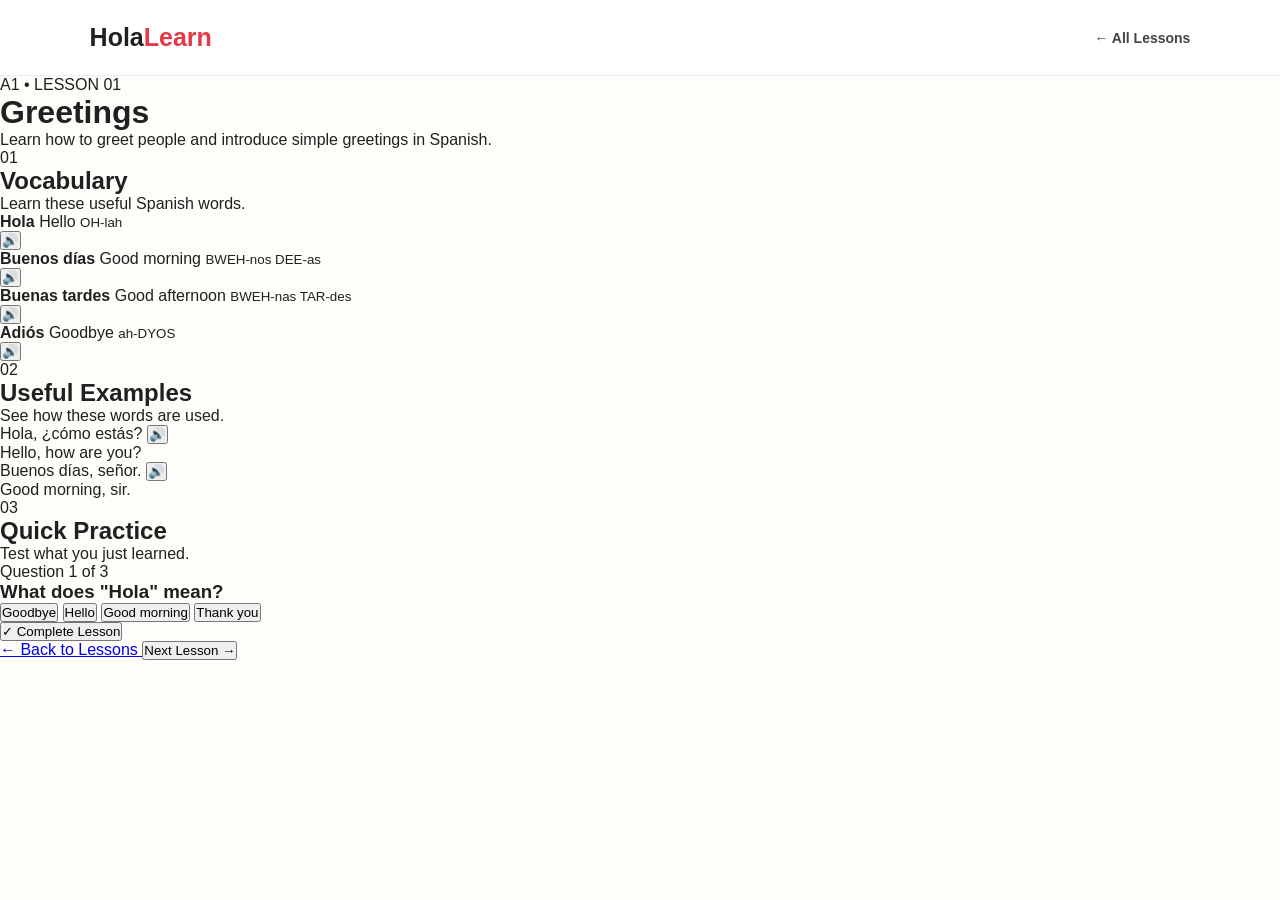
==== lesson.html @ b6394364 "Create lesson.html" ====
<!DOCTYPE html>
<html lang="en">

<head>

    <meta charset="UTF-8">

    <meta
        name="viewport"
        content="width=device-width, initial-scale=1.0">

    <title>HolaLearn - Lesson</title>

    <link
        rel="stylesheet"
        href="style.css">

</head>

<body>

    <!-- =========================
         NAVBAR
    ========================== -->

    <header class="lesson-navbar">

        <div class="logo">
            Hola<span>Learn</span>
        </div>

        <a
            href="lessons.html"
            class="back-home">

            ← All Lessons

        </a>

    </header>


    <!-- =========================
         LESSON PAGE
    ========================== -->

    <main class="single-lesson-page">


        <!-- LESSON HEADER -->

        <div class="single-lesson-header">

            <span class="lesson-level-label">
                A1 • LESSON 01
            </span>

            <h1>
                Greetings
            </h1>

            <p>
                Learn how to greet people
                and introduce simple greetings
                in Spanish.
            </p>

        </div>


        <!-- =========================
             VOCABULARY
        ========================== -->

        <section class="lesson-section">

            <div class="lesson-section-heading">

                <span>
                    01
                </span>

                <div>

                    <h2>
                        Vocabulary
                    </h2>

                    <p>
                        Learn these useful Spanish words.
                    </p>

                </div>

            </div>


            <div class="vocabulary-list">


                <!-- WORD 1 -->

                <div class="vocabulary-card">

                    <div>

                        <strong>
                            Hola
                        </strong>

                        <span>
                            Hello
                        </span>

                        <small>
                            OH-lah
                        </small>

                    </div>

                    <button
                        onclick="speakSpanish('Hola')">

                        🔊

                    </button>

                </div>


                <!-- WORD 2 -->

                <div class="vocabulary-card">

                    <div>

                        <strong>
                            Buenos días
                        </strong>

                        <span>
                            Good morning
                        </span>

                        <small>
                            BWEH-nos DEE-as
                        </small>

                    </div>

                    <button
                        onclick="speakSpanish('Buenos días')">

                        🔊

                    </button>

                </div>


                <!-- WORD 3 -->

                <div class="vocabulary-card">

                    <div>

                        <strong>
                            Buenas tardes
                        </strong>

                        <span>
                            Good afternoon
                        </span>

                        <small>
                            BWEH-nas TAR-des
                        </small>

                    </div>

                    <button
                        onclick="speakSpanish('Buenas tardes')">

                        🔊

                    </button>

                </div>


                <!-- WORD 4 -->

                <div class="vocabulary-card">

                    <div>

                        <strong>
                            Adiós
                        </strong>

                        <span>
                            Goodbye
                        </span>

                        <small>
                            ah-DYOS
                        </small>

                    </div>

                    <button
                        onclick="speakSpanish('Adiós')">

                        🔊

                    </button>

                </div>

            </div>

        </section>


        <!-- =========================
             EXAMPLES
        ========================== -->

        <section class="lesson-section">

            <div class="lesson-section-heading">

                <span>
                    02
                </span>

                <div>

                    <h2>
                        Useful Examples
                    </h2>

                    <p>
                        See how these words are used.
                    </p>

                </div>

            </div>


            <div class="example-card">

                <div class="example-spanish">

                    Hola, ¿cómo estás?

                    <button
                        onclick="speakSpanish('Hola, ¿cómo estás?')">

                        🔊

                    </button>

                </div>

                <div class="example-english">

                    Hello, how are you?

                </div>

            </div>


            <div class="example-card">

                <div class="example-spanish">

                    Buenos días, señor.

                    <button
                        onclick="speakSpanish('Buenos días, señor.')">

                        🔊

                    </button>

                </div>

                <div class="example-english">

                    Good morning, sir.

                </div>

            </div>

        </section>


        <!-- =========================
             MINI PRACTICE
        ========================== -->

        <section class="lesson-section practice-box">

            <div class="lesson-section-heading">

                <span>
                    03
                </span>

                <div>

                    <h2>
                        Quick Practice
                    </h2>

                    <p>
                        Test what you just learned.
                    </p>

                </div>

            </div>


            <div class="question-card">

                <p class="question-number">
                    Question 1 of 3
                </p>

                <h3>
                    What does "Hola" mean?
                </h3>


                <div class="answer-options">

                    <button
                        onclick="checkAnswer(this, false)">

                        Goodbye

                    </button>

                    <button
                        onclick="checkAnswer(this, true)">

                        Hello

                    </button>

                    <button
                        onclick="checkAnswer(this, false)">

                        Good morning

                    </button>

                    <button
                        onclick="checkAnswer(this, false)">

                        Thank you

                    </button>

                </div>


                <p
                    id="answerMessage"
                    class="answer-message">
                </p>

            </div>

        </section>


        <!-- =========================
             COMPLETE LESSON
        ========================== -->

        <div class="lesson-complete-area">

            <button
                class="complete-lesson-button"
                onclick="finishLesson()">

                ✓ Complete Lesson

            </button>

        </div>


        <!-- =========================
             NAVIGATION
        ========================== -->

        <div class="lesson-navigation">

            <a href="lessons.html">

                ← Back to Lessons

            </a>

            <button
                onclick="finishAndNext()">

                Next Lesson →

            </button>

        </div>


    </main>


    <script src="lesson.js"></script>

</body>

</html>
---- style.css ----
* {
    margin: 0;
    padding: 0;
    box-sizing: border-box;
}

html {
    scroll-behavior: smooth;
}

body {
    font-family: Arial, Helvetica, sans-serif;
    background: #fffdf9;
    color: #202020;
}


/* =========================
   NAVBAR
========================= */

.navbar {
    height: 76px;
    padding: 0 7%;

    display: flex;
    align-items: center;
    justify-content: space-between;

    background: white;

    border-bottom: 1px solid #eeeeee;

    position: sticky;
    top: 0;

    z-index: 1000;
}

.logo {
    font-size: 25px;
    font-weight: 800;
}

.logo span {
    color: #e63946;
}

.navbar nav {
    display: flex;
    gap: 34px;
}

.navbar nav a {
    color: #444;
    text-decoration: none;
    font-size: 14px;
    transition: 0.3s;
}

.navbar nav a:hover {
    color: #e63946;
}

.nav-button {
    border: none;

    background: #e63946;
    color: white;

    padding: 12px 20px;

    border-radius: 8px;

    font-weight: bold;

    cursor: pointer;

    transition: 0.3s;
}

.nav-button:hover {
    transform: translateY(-2px);
}


/* =========================
   HERO
========================= */

.hero {
    min-height: 610px;

    padding: 90px 10%;

    display: flex;
    align-items: center;
    justify-content: space-between;

    gap: 70px;
}

.hero-content {
    max-width: 600px;
}

.eyebrow {
    color: #e63946;

    font-size: 12px;

    font-weight: bold;

    letter-spacing: 2px;

    margin-bottom: 18px;
}

.hero h1 {
    font-size: 70px;

    line-height: 1.04;

    margin-bottom: 25px;
}

.hero h1 span {
    color: #e63946;
}

.hero-description {
    color: #666;

    font-size: 18px;

    line-height: 1.7;

    max-width: 550px;
}

.hero-buttons {
    display: flex;

    gap: 14px;

    margin-top: 30px;
}

.primary-button,
.secondary-button {
    padding: 15px 24px;

    border-radius: 9px;

    font-weight: bold;

    cursor: pointer;

    transition: 0.3s;
}

.primary-button {
    background: #e63946;

    border: none;

    color: white;
}

.primary-button:hover {
    transform: translateY(-3px);
}

.secondary-button {
    background: white;

    border: 1px solid #dddddd;

    color: #222;
}

.secondary-button:hover {
    background: #f5f5f5;
}


/* =========================
   HERO CARD
========================= */

.hero-learning-card {
    width: 350px;

    padding: 38px;

    background: white;

    border-radius: 24px;

    box-shadow:
        0 20px 55px rgba(0, 0, 0, 0.08);

    text-align: center;
}

.hero-icon {
    font-size: 58px;

    margin-bottom: 18px;
}

.card-label {
    color: #e63946;

    font-size: 11px;

    font-weight: bold;

    letter-spacing: 2px;
}

.hero-learning-card h2 {
    font-size: 35px;

    margin: 10px 0;
}

.card-description {
    color: #777;

    font-size: 14px;
}

.mini-progress {
    margin-top: 28px;

    text-align: left;
}

.progress-top {
    display: flex;

    justify-content: space-between;

    font-size: 12px;

    color: #777;

    margin-bottom: 8px;
}

.progress-bar {
    width: 100%;

    height: 7px;

    background: #eeeeee;

    border-radius: 20px;

    overflow: hidden;
}

.progress-bar div {
    width: 18%;

    height: 100%;

    background: #e63946;
}

.hero-word {
    margin-top: 25px;

    padding: 16px;

    background: #fff5f5;

    border-radius: 12px;

    display: flex;

    justify-content: space-between;

    align-items: center;

    text-align: left;
}

.hero-word strong {
    display: block;

    font-size: 19px;
}

.hero-word small {
    display: block;

    color: #888;

    margin-top: 3px;
}

.hero-word button {
    width: 42px;

    height: 42px;

    border: none;

    border-radius: 50%;

    background: white;

    cursor: pointer;

    font-size: 17px;
}


/* =========================
   LEVEL SECTION
========================= */

.levels-section {
    padding: 100px 8%;

    background: #f7f7f7;
}

.section-heading {
    text-align: center;

    max-width: 700px;

    margin: auto;
}

.section-heading p {
    color: #e63946;

    font-size: 12px;

    font-weight: bold;

    letter-spacing: 2px;

    margin-bottom: 15px;
}

.section-heading h2 {
    font-size: 42px;

    margin-bottom: 14px;
}

.section-heading span {
    color: #777;

    font-size: 15px;
}


/* =========================
   LEVEL CARDS
========================= */

.levels-container {
    max-width: 1200px;

    margin: 55px auto 0;

    display: grid;

    grid-template-columns:
        repeat(4, 1fr);

    gap: 20px;
}

.level-card {
    background: white;

    padding: 30px;

    border-radius: 18px;

    border: 1px solid #eeeeee;

    transition: 0.3s;
}

.level-card:hover {
    transform: translateY(-8px);

    box-shadow:
        0 18px 40px rgba(0, 0, 0, 0.08);
}

.level-header {
    display: flex;

    justify-content: space-between;

    align-items: center;

    margin-bottom: 25px;
}

.level-badge {
    padding: 8px 14px;

    background: #fff0f0;

    color: #e63946;

    border-radius: 8px;

    font-weight: 800;
}

.level-symbol {
    font-size: 28px;
}

.level-card h3 {
    font-size: 22px;

    margin-bottom: 12px;
}

.level-card > p {
    color: #777;

    font-size: 14px;

    line-height: 1.6;

    min-height: 68px;
}

.lesson-info {
    display: flex;

    align-items: baseline;

    gap: 7px;

    margin: 22px 0;
}

.lesson-info strong {
    font-size: 28px;
}

.lesson-info span {
    color: #888;

    font-size: 13px;
}

.level-card button {
    width: 100%;

    padding: 13px;

    border: none;

    border-radius: 8px;

    background: #e63946;

    color: white;

    font-weight: bold;

    cursor: pointer;

    transition: 0.3s;
}

.level-card button:hover {
    opacity: 0.9;

    transform: translateY(-2px);
}


/* =========================
   FEATURES
========================= */

.learning-features {
    padding: 95px 8%;
}

.feature-grid {
    max-width: 1100px;

    margin: 50px auto 0;

    display: grid;

    grid-template-columns:
        repeat(4, 1fr);

    gap: 20px;
}

.feature-item {
    padding: 28px;

    border: 1px solid #eeeeee;

    border-radius: 15px;

    background: white;

    transition: 0.3s;
}

.feature-item:hover {
    transform: translateY(-6px);
}

.feature-item > div {
    font-size: 32px;

    margin-bottom: 18px;
}

.feature-item h3 {
    margin-bottom: 10px;
}

.feature-item p {
    color: #777;

    font-size: 14px;

    line-height: 1.6;
}


/* =========================
   PRACTICE
========================= */

.practice-section {
    padding: 90px 12%;

    background: #e63946;

    color: white;
}

.practice-label {
    color: white;
}

.practice-content {
    max-width: 650px;
}

.practice-section h2 {
    font-size: 52px;

    line-height: 1.05;

    margin-bottom: 20px;
}

.practice-section p {
    line-height: 1.7;

    margin-bottom: 25px;
}

.practice-button {
    padding: 14px 23px;

    border: none;

    border-radius: 9px;

    background: white;

    color: #e63946;

    font-weight: bold;

    cursor: pointer;
}


/* =========================
   ABOUT
========================= */

.about-section {
    padding: 100px 10%;

    text-align: center;
}

.about-section h2 {
    font-size: 40px;

    margin-bottom: 18px;
}

.about-section > p:last-child {
    max-width: 650px;

    margin: auto;

    color: #777;

    line-height: 1.7;
}


/* =========================
   FOOTER
========================= */

footer {
    padding: 40px 8%;

    background: #202020;

    color: white;

    text-align: center;
}

footer p {
    color: #aaa;

    margin-top: 10px;

    font-size: 14px;
}


/* =========================
   RESPONSIVE
========================= */

@media (max-width: 1000px) {

    .hero {
        padding: 75px 7%;
    }

    .levels-container {
        grid-template-columns: repeat(2, 1fr);
    }

    .feature-grid {
        grid-template-columns: repeat(2, 1fr);
    }

}


@media (max-width: 700px) {

    .navbar {
        padding: 0 5%;
    }

    .navbar nav {
        display: none;
    }

    .hero {
        flex-direction: column;

        text-align: center;

        padding: 65px 6%;
    }

    .hero-content {
        max-width: 100%;
    }

    .hero h1 {
        font-size: 50px;
    }

    .hero-buttons {
        justify-content: center;

        flex-wrap: wrap;
    }

    .hero-learning-card {
        width: 100%;

        max-width: 380px;
    }

    .levels-container {
        grid-template-columns: 1fr;
    }

    .feature-grid {
        grid-template-columns: 1fr;
    }

    .section-heading h2 {
        font-size: 34px;
    }

    .practice-section h2 {
        font-size: 42px;
    }
    /* =========================
   LESSONS PAGE
========================= */

.lessons-page {
    min-height: 100vh;

    padding: 80px 7%;

    background: #fffdf9;
}

.lessons-header {
    max-width: 750px;

    margin: 0 auto 50px;

    text-align: center;
}

.lessons-header > span {
    display: inline-block;

    padding: 8px 14px;

    background: #fff0f0;

    color: #e63946;

    border-radius: 8px;

    font-weight: bold;

    margin-bottom: 15px;
}

.lessons-header h1 {
    font-size: 45px;

    margin-bottom: 12px;
}

.lessons-header p {
    color: #777;
}

.lessons-container {
    max-width: 900px;

    margin: auto;

    display: flex;

    flex-direction: column;

    gap: 14px;
}

.lesson-card {
    display: flex;

    align-items: center;

    gap: 20px;

    padding: 20px 24px;

    background: white;

    border: 1px solid #eeeeee;

    border-radius: 14px;

    transition: 0.3s;
}

.lesson-card:hover {
    transform: translateX(6px);

    box-shadow:
        0 10px 30px rgba(0, 0, 0, 0.07);
}

.lesson-number {
    width: 50px;

    height: 50px;

    flex-shrink: 0;

    display: flex;

    align-items: center;

    justify-content: center;

    background: #fff0f0;

    color: #e63946;

    border-radius: 12px;

    font-weight: bold;
}

.lesson-content {
    flex: 1;
}

.lesson-content span {
    color: #e63946;

    font-size: 11px;

    font-weight: bold;
}

.lesson-content h3 {
    margin: 5px 0;

    font-size: 18px;
}

.lesson-content p {
    color: #888;

    font-size: 13px;
}

.lesson-card button {
    border: none;

    padding: 11px 18px;

    border-radius: 8px;

    background: #e63946;

    color: white;

    font-weight: bold;

    cursor: pointer;
}

@media (max-width: 600px) {

    .lessons-page {
        padding: 60px 5%;
    }

    .lessons-header h1 {
        font-size: 34px;
    }

    .lesson-card {
        padding: 15px;
    }

    .lesson-number {
        width: 42px;
        height: 42px;
    }

}

}
/* =========================================
   SPANISH LEVELS
========================================= */

.spanish-levels {
    padding: 100px 8%;
    background: #f8f8f8;
}

.levels-title {
    max-width: 700px;
    margin: 0 auto 55px;
    text-align: center;
}

.levels-title p {
    color: #e63946;
    font-size: 12px;
    font-weight: 800;
    letter-spacing: 2px;
    margin-bottom: 14px;
}

.levels-title h2 {
    font-size: 42px;
    line-height: 1.15;
    margin-bottom: 14px;
}

.levels-title span {
    color: #777;
    font-size: 16px;
}


/* LEVEL GRID */

.level-grid {
    max-width: 1200px;
    margin: auto;

    display: grid;
    grid-template-columns: repeat(4, 1fr);

    gap: 22px;
}


/* LEVEL CARD */

.spanish-level-card {
    background: white;

    padding: 30px;

    border-radius: 18px;

    border: 1px solid #e8e8e8;

    transition: 0.3s ease;
}

.spanish-level-card:hover {
    transform: translateY(-8px);

    box-shadow:
        0 18px 45px rgba(0, 0, 0, 0.08);
}


/* CARD TOP */

.level-card-top {
    display: flex;

    justify-content: space-between;

    align-items: center;

    margin-bottom: 25px;
}

.level-tag {
    background: #fff0f0;

    color: #e63946;

    padding: 8px 14px;

    border-radius: 8px;

    font-size: 16px;

    font-weight: 800;
}

.level-emoji {
    font-size: 30px;
}


/* TEXT */

.spanish-level-card h3 {
    font-size: 23px;

    margin-bottom: 12px;
}

.spanish-level-card p {
    color: #777;

    font-size: 14px;

    line-height: 1.6;

    min-height: 70px;
}


/* LESSON COUNT */

.level-details {
    display: flex;

    align-items: baseline;

    gap: 7px;

    margin: 22px 0;
}

.level-details strong {
    font-size: 28px;
}

.level-details span {
    color: #888;

    font-size: 13px;
}


/* BUTTON */

.spanish-level-card button {
    width: 100%;

    padding: 13px;

    border: none;

    border-radius: 9px;

    background: #e63946;

    color: white;

    font-weight: 700;

    cursor: pointer;

    transition: 0.3s;
}

.spanish-level-card button:hover {
    transform: translateY(-2px);

    background: #d62839;
}


/* TABLET */

@media (max-width: 1000px) {

    .level-grid {
        grid-template-columns: repeat(2, 1fr);
    }

}


/* MOBILE */

@media (max-width: 600px) {

    .spanish-levels {
        padding: 70px 6%;
    }

    .levels-title h2 {
        font-size: 32px;
    }

    .level-grid {
        grid-template-columns: 1fr;
    }

}
/* =========================================
   LESSON PAGE
========================================= */

.lesson-navbar {
    height: 76px;

    padding: 0 7%;

    display: flex;

    align-items: center;

    justify-content: space-between;

    background: white;

    border-bottom: 1px solid #eeeeee;
}

.back-home {
    text-decoration: none;

    color: #444;

    font-size: 14px;

    font-weight: 600;

    transition: 0.3s;
}

.back-home:hover {
    color: #e63946;
}


/* LESSON MAIN */

.lessons-page {
    max-width: 950px;

    margin: auto;

    padding: 80px 25px;
}


/* INTRO */

.lessons-intro {
    text-align: center;

    margin-bottom: 45px;
}

.selected-level {
    display: inline-block;

    background: #fff0f0;

    color: #e63946;

    padding: 8px 15px;

    border-radius: 8px;

    font-weight: 800;

    font-size: 14px;

    margin-bottom: 15px;
}

.lessons-intro h1 {
    font-size: 45px;

    margin-bottom: 10px;
}

.lessons-intro p {
    color: #777;

    font-size: 16px;
}


/* COURSE PROGRESS */

.course-progress {
    background: white;

    border: 1px solid #eeeeee;

    border-radius: 15px;

    padding: 22px;

    margin-bottom: 30px;
}

.progress-text {
    display: flex;

    justify-content: space-between;

    margin-bottom: 10px;

    font-size: 14px;
}

.progress-text strong {
    color: #e63946;
}

.course-progress-bar {
    height: 8px;

    width: 100%;

    background: #eeeeee;

    border-radius: 20px;

    overflow: hidden;
}

.course-progress-bar div {
    height: 100%;

    width: 0%;

    background: #e63946;

    transition: width 0.4s ease;
}


/* LESSON LIST */

.lesson-list {
    display: flex;

    flex-direction: column;

    gap: 13px;
}


/* LESSON CARD */

.lesson-item {
    background: white;

    border: 1px solid #e8e8e8;

    border-radius: 14px;

    padding: 18px 20px;

    display: flex;

    align-items: center;

    gap: 18px;

    transition: 0.3s;
}

.lesson-item:hover {
    transform: translateX(5px);

    box-shadow:
        0 10px 30px rgba(0, 0, 0, 0.07);
}


/* NUMBER */

.lesson-number {
    width: 48px;

    height: 48px;

    flex-shrink: 0;

    display: flex;

    align-items: center;

    justify-content: center;

    background: #f7f7f7;

    border-radius: 10px;

    font-weight: 800;

    color: #555;
}


/* LESSON INFO */

.lesson-info {
    flex: 1;
}

.lesson-info small {
    color: #e63946;

    font-size: 11px;

    font-weight: 800;

    letter-spacing: 1px;
}

.lesson-info h3 {
    font-size: 17px;

    margin-top: 3px;
}

.lesson-info p {
    color: #888;

    font-size: 13px;

    margin-top: 2px;
}


/* START BUTTON */

.lesson-start {
    border: none;

    background: #e63946;

    color: white;

    padding: 11px 18px;

    border-radius: 8px;

    font-weight: 700;

    cursor: pointer;

    transition: 0.3s;
}

.lesson-start:hover {
    background: #c62828;

    transform: translateX(2px);
}


/* COMPLETED LESSON */

.lesson-item.completed {
    border-color: #d7ead9;
}

.lesson-item.completed .lesson-number {
    background: #e8f5e9;

    color: #2e7d32;
}

.lesson-item.completed .lesson-start {
    background: #2e7d32;
}


/* MOBILE */

@media (max-width: 600px) {

    .lesson-navbar {
        padding: 0 5%;
    }

    .lessons-page {
        padding: 55px 15px;
    }

    .lessons-intro h1 {
        font-size: 34px;
    }

    .lesson-item {
        padding: 15px;

        gap: 12px;
    }

    .lesson-number {
        width: 42px;

        height: 42px;
    }

    .lesson-info p {
        display: none;
    }

    .lesson-start {
        padding: 9px 12px;

        font-size: 12px;
    }

}
/* =========================================
   LESSON TOOLS
========================================= */

.lesson-tools {

    display: flex;

    gap: 12px;

    margin-bottom: 25px;

}


.lesson-tools input {

    flex: 1;

    padding: 13px 16px;

    border: 1px solid #dddddd;

    border-radius: 9px;

    outline: none;

    font-size: 14px;

}


.lesson-tools input:focus {

    border-color: #e63946;

}


.lesson-tools select {

    padding: 13px 16px;

    border: 1px solid #dddddd;

    border-radius: 9px;

    background: white;

    outline: none;

    cursor: pointer;

}


/* =========================================
   LEARNING TIP
========================================= */

.lesson-tip {

    display: flex;

    gap: 15px;

    align-items: flex-start;

    margin-top: 30px;

    padding: 20px;

    background: #fff8e8;

    border: 1px solid #f2e5c5;

    border-radius: 14px;

}


.lesson-tip > span {

    font-size: 25px;

}


.lesson-tip strong {

    display: block;

    margin-bottom: 4px;

}


.lesson-tip p {

    color: #777;

    font-size: 13px;

    margin: 0;

}


/* =========================================
   MOBILE
========================================= */

@media (max-width: 600px) {

    .lesson-tools {

        flex-direction: column;

    }

    .lesson-tools input,
    .lesson-tools select {

        width: 100%;

    }

}
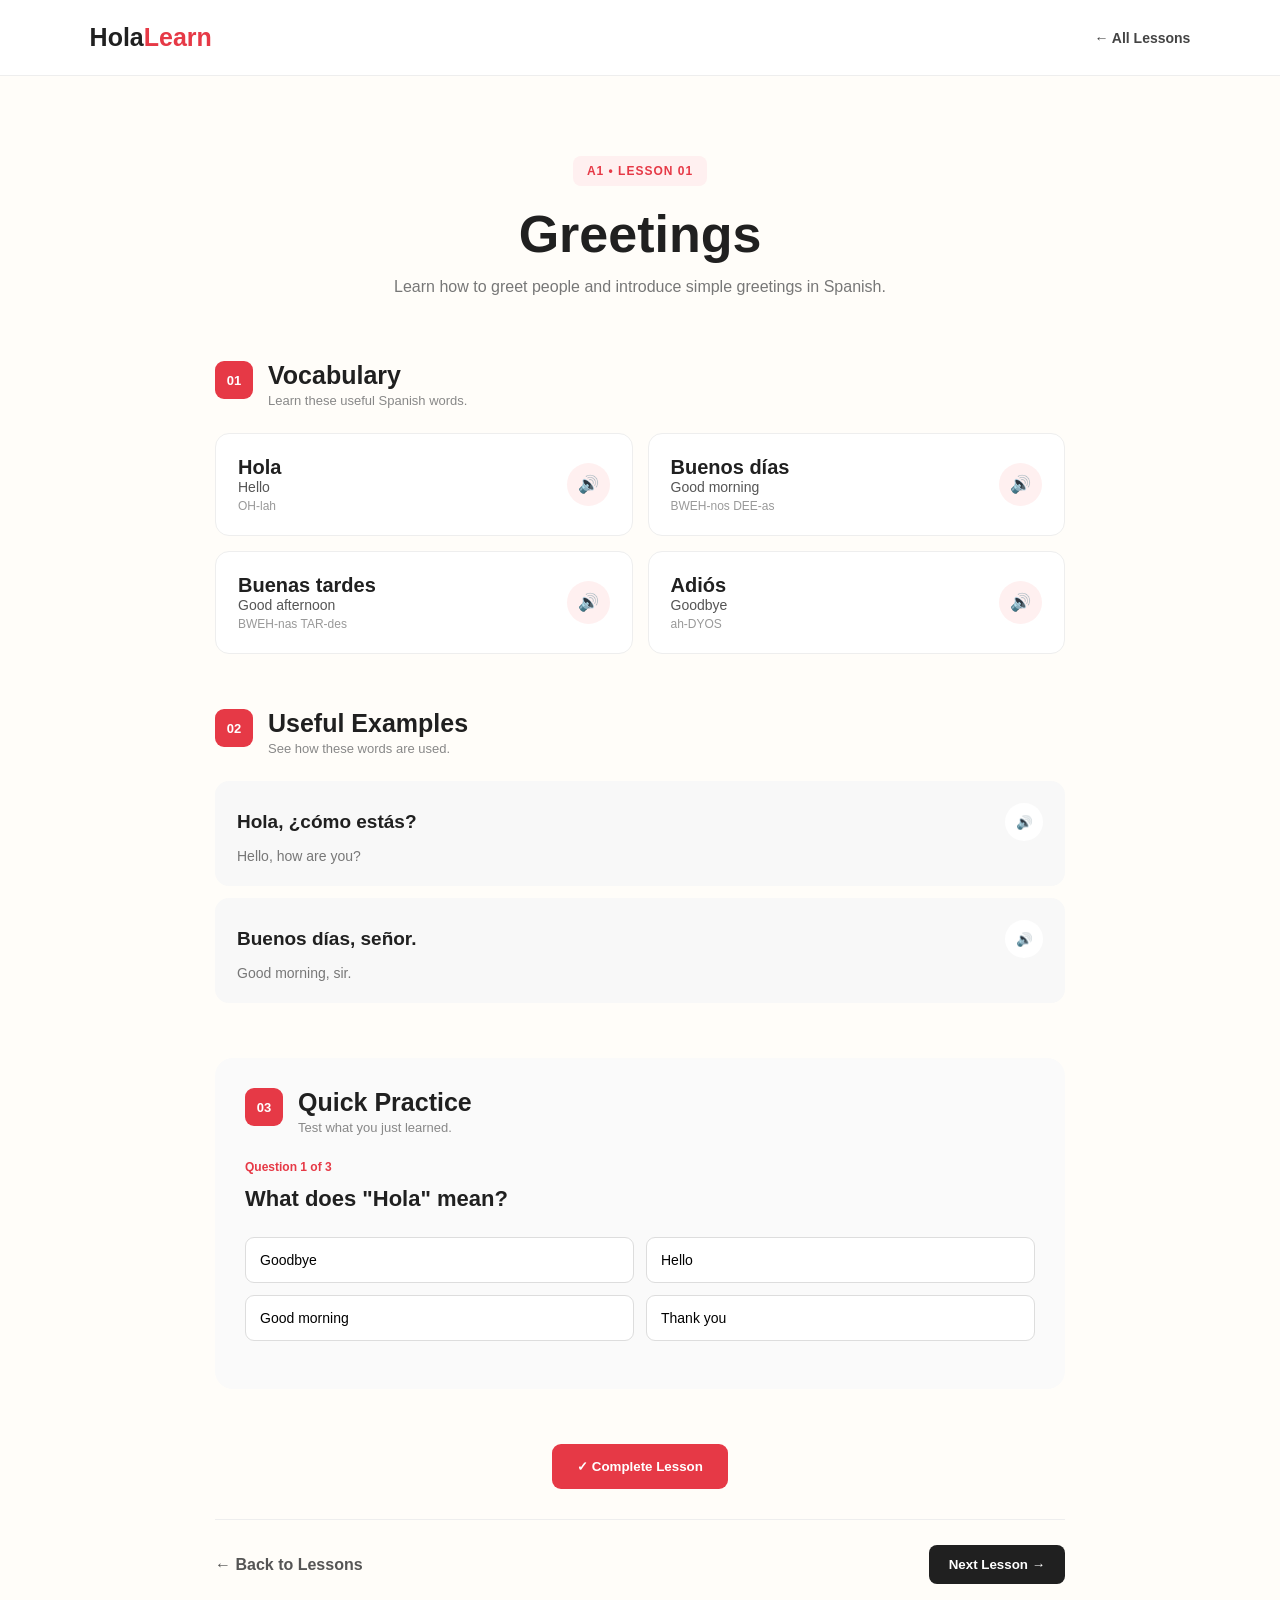
==== commit e81f2a3a: "Update lesson.html" ====
--- a/lesson.html
+++ b/lesson.html
@@ -423,7 +423,21 @@
 
 
     <script src="lesson.js"></script>
-
+<script>
+    const selectedLevel =
+        localStorage.getItem("selectedSpanishLevel") || "A1";
+
+    const selectedLesson =
+        Number(localStorage.getItem("selectedLesson")) || 1;
+
+    const lessonLabel =
+        document.querySelector(".lesson-level-label");
+
+    if (lessonLabel) {
+        lessonLabel.textContent =
+            `${selectedLevel} • LESSON ${String(selectedLesson).padStart(2, "0")}`;
+    }
+</script>
 </body>
 
 </html>
--- a/style.css
+++ b/style.css
@@ -1528,3 +1528,513 @@
     }
 
 }
+/* =========================================
+   SINGLE LESSON PAGE
+========================================= */
+
+.single-lesson-page {
+
+    max-width: 900px;
+
+    margin: auto;
+
+    padding: 80px 25px;
+
+}
+
+
+/* LESSON HEADER */
+
+.single-lesson-header {
+
+    text-align: center;
+
+    margin-bottom: 65px;
+
+}
+
+.lesson-level-label {
+
+    display: inline-block;
+
+    color: #e63946;
+
+    background: #fff0f0;
+
+    padding: 8px 14px;
+
+    border-radius: 8px;
+
+    font-size: 12px;
+
+    font-weight: 800;
+
+    letter-spacing: 1px;
+
+    margin-bottom: 18px;
+
+}
+
+.single-lesson-header h1 {
+
+    font-size: 52px;
+
+    margin-bottom: 14px;
+
+}
+
+.single-lesson-header p {
+
+    max-width: 600px;
+
+    margin: auto;
+
+    color: #777;
+
+    font-size: 16px;
+
+}
+
+
+/* SECTION */
+
+.lesson-section {
+
+    margin-bottom: 55px;
+
+}
+
+.lesson-section-heading {
+
+    display: flex;
+
+    gap: 15px;
+
+    align-items: flex-start;
+
+    margin-bottom: 25px;
+
+}
+
+.lesson-section-heading > span {
+
+    width: 38px;
+
+    height: 38px;
+
+    display: flex;
+
+    align-items: center;
+
+    justify-content: center;
+
+    background: #e63946;
+
+    color: white;
+
+    border-radius: 9px;
+
+    font-size: 13px;
+
+    font-weight: 800;
+
+    flex-shrink: 0;
+
+}
+
+.lesson-section-heading h2 {
+
+    font-size: 25px;
+
+    margin-bottom: 3px;
+
+}
+
+.lesson-section-heading p {
+
+    color: #888;
+
+    font-size: 13px;
+
+}
+
+
+/* VOCABULARY */
+
+.vocabulary-list {
+
+    display: grid;
+
+    grid-template-columns: repeat(2, 1fr);
+
+    gap: 15px;
+
+}
+
+.vocabulary-card {
+
+    display: flex;
+
+    justify-content: space-between;
+
+    align-items: center;
+
+    padding: 22px;
+
+    background: white;
+
+    border: 1px solid #eeeeee;
+
+    border-radius: 14px;
+
+    transition: 0.3s;
+
+}
+
+.vocabulary-card:hover {
+
+    transform: translateY(-3px);
+
+    box-shadow:
+        0 10px 25px rgba(0, 0, 0, 0.06);
+
+}
+
+.vocabulary-card strong {
+
+    display: block;
+
+    font-size: 20px;
+
+}
+
+.vocabulary-card span {
+
+    display: block;
+
+    color: #555;
+
+    font-size: 14px;
+
+}
+
+.vocabulary-card small {
+
+    display: block;
+
+    color: #999;
+
+    font-size: 12px;
+
+    margin-top: 4px;
+
+}
+
+.vocabulary-card button {
+
+    width: 43px;
+
+    height: 43px;
+
+    border: none;
+
+    border-radius: 50%;
+
+    background: #fff0f0;
+
+    cursor: pointer;
+
+    font-size: 17px;
+
+}
+
+
+/* EXAMPLES */
+
+.example-card {
+
+    background: #f8f8f8;
+
+    border-radius: 14px;
+
+    padding: 22px;
+
+    margin-bottom: 12px;
+
+}
+
+.example-spanish {
+
+    font-size: 19px;
+
+    font-weight: 700;
+
+    display: flex;
+
+    justify-content: space-between;
+
+    align-items: center;
+
+}
+
+.example-spanish button {
+
+    border: none;
+
+    background: white;
+
+    border-radius: 50%;
+
+    width: 38px;
+
+    height: 38px;
+
+    cursor: pointer;
+
+}
+
+.example-english {
+
+    color: #777;
+
+    font-size: 14px;
+
+    margin-top: 7px;
+
+}
+
+
+/* PRACTICE */
+
+.practice-box {
+
+    background: #fafafa;
+
+    padding: 30px;
+
+    border-radius: 18px;
+
+}
+
+.question-card h3 {
+
+    font-size: 22px;
+
+    margin: 12px 0 25px;
+
+}
+
+.question-number {
+
+    color: #e63946;
+
+    font-size: 12px;
+
+    font-weight: 800;
+
+}
+
+.answer-options {
+
+    display: grid;
+
+    grid-template-columns: repeat(2, 1fr);
+
+    gap: 12px;
+
+}
+
+.answer-options button {
+
+    padding: 14px;
+
+    border: 1px solid #dddddd;
+
+    background: white;
+
+    border-radius: 9px;
+
+    cursor: pointer;
+
+    text-align: left;
+
+    font-size: 14px;
+
+    transition: 0.2s;
+
+}
+
+.answer-options button:hover:not(:disabled) {
+
+    border-color: #e63946;
+
+    color: #e63946;
+
+}
+
+.answer-options button:disabled {
+
+    cursor: default;
+
+}
+
+.correct-answer {
+
+    background: #e8f5e9 !important;
+
+    border-color: #43a047 !important;
+
+    color: #2e7d32 !important;
+
+}
+
+.wrong-answer {
+
+    background: #ffebee !important;
+
+    border-color: #e53935 !important;
+
+    color: #c62828 !important;
+
+}
+
+.answer-message {
+
+    margin-top: 18px;
+
+    font-size: 14px;
+
+    font-weight: 700;
+
+}
+
+.correct-message {
+
+    color: #2e7d32;
+
+}
+
+.wrong-message {
+
+    color: #c62828;
+
+}
+
+
+/* COMPLETE */
+
+.lesson-complete-area {
+
+    text-align: center;
+
+    margin: 55px 0 30px;
+
+}
+
+.complete-lesson-button {
+
+    border: none;
+
+    background: #e63946;
+
+    color: white;
+
+    padding: 15px 25px;
+
+    border-radius: 9px;
+
+    font-weight: 800;
+
+    cursor: pointer;
+
+    transition: 0.3s;
+
+}
+
+.complete-lesson-button:hover {
+
+    transform: translateY(-3px);
+
+}
+
+
+/* NAVIGATION */
+
+.lesson-navigation {
+
+    display: flex;
+
+    justify-content: space-between;
+
+    align-items: center;
+
+    padding-top: 25px;
+
+    border-top: 1px solid #eeeeee;
+
+}
+
+.lesson-navigation a {
+
+    text-decoration: none;
+
+    color: #555;
+
+    font-weight: 600;
+
+}
+
+.lesson-navigation button {
+
+    border: none;
+
+    background: #202020;
+
+    color: white;
+
+    padding: 12px 20px;
+
+    border-radius: 8px;
+
+    font-weight: 700;
+
+    cursor: pointer;
+
+}
+
+
+/* MOBILE */
+
+@media (max-width: 650px) {
+
+    .single-lesson-page {
+
+        padding: 55px 18px;
+
+    }
+
+    .single-lesson-header h1 {
+
+        font-size: 38px;
+
+    }
+
+    .vocabulary-list {
+
+        grid-template-columns: 1fr;
+
+    }
+
+    .answer-options {
+
+        grid-template-columns: 1fr;
+
+    }
+
+    .lesson-navigation {
+
+        gap: 15px;
+
+    }
+
+}
